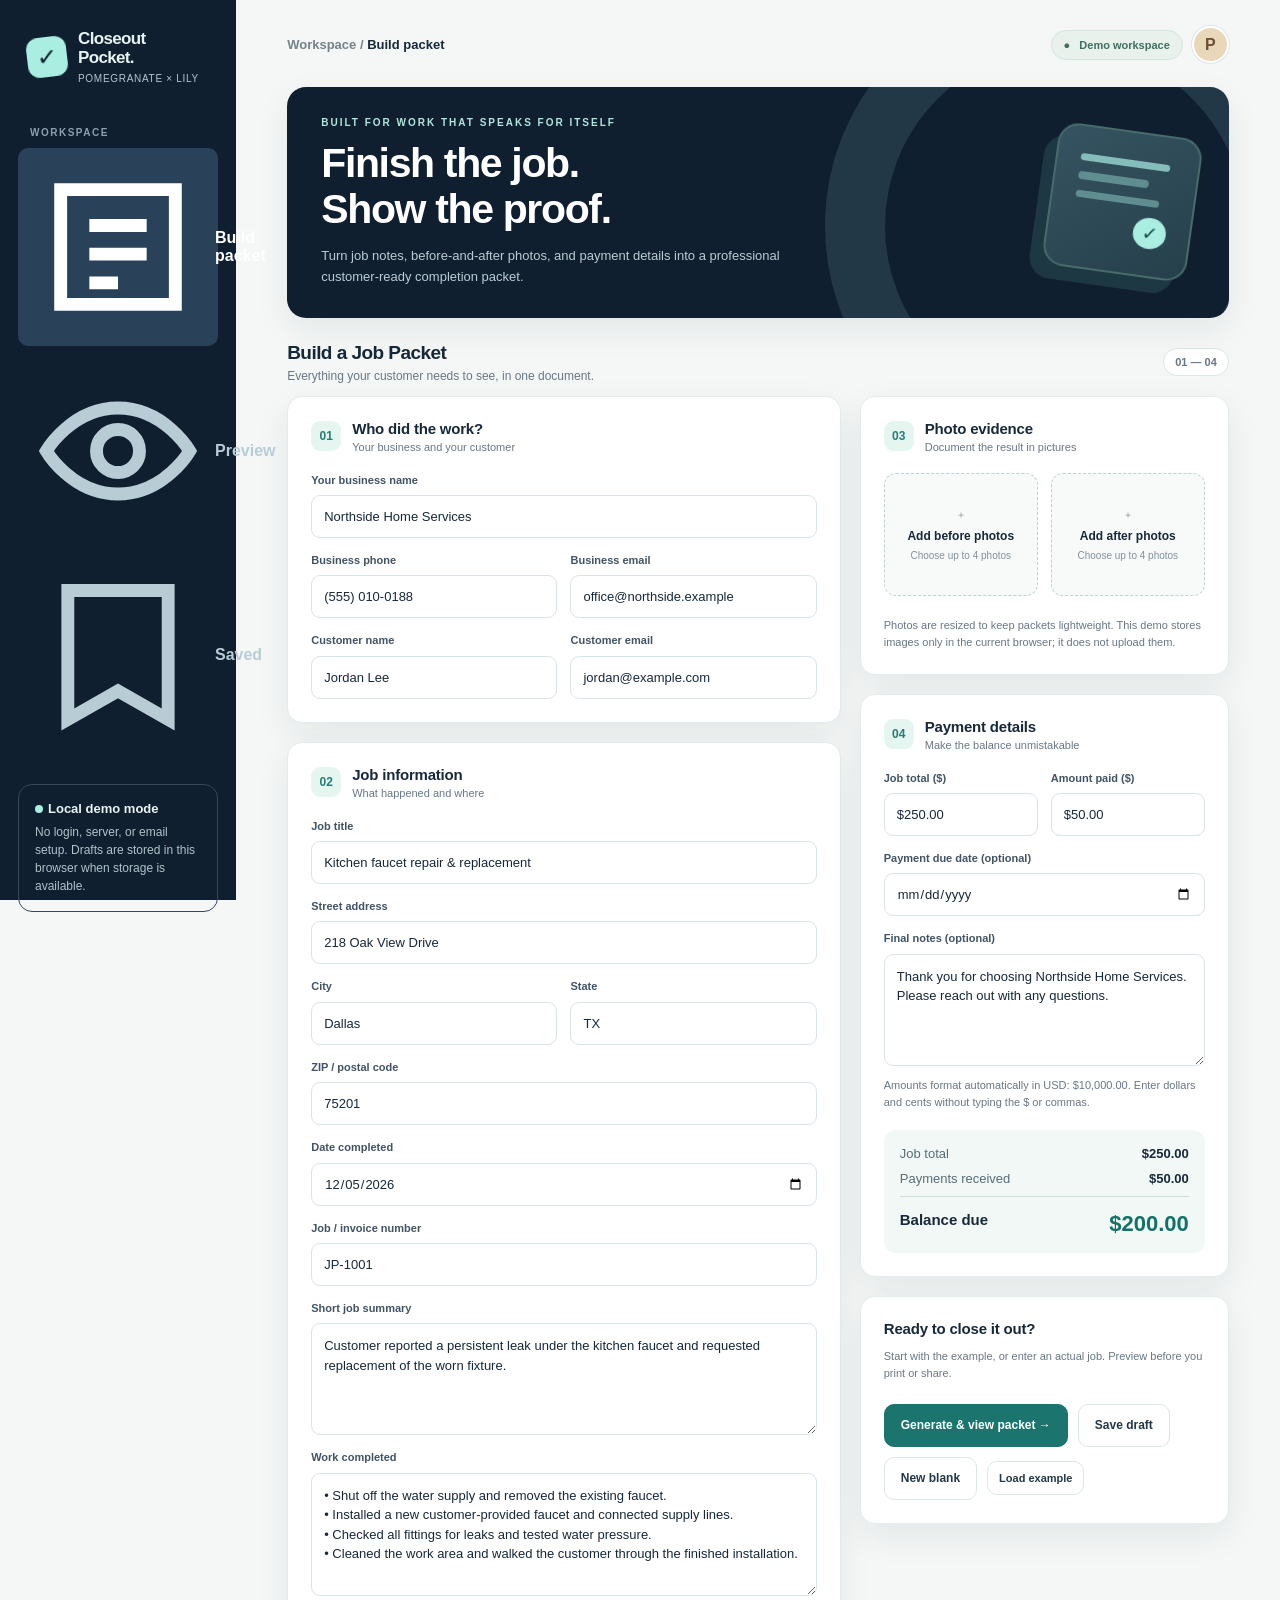
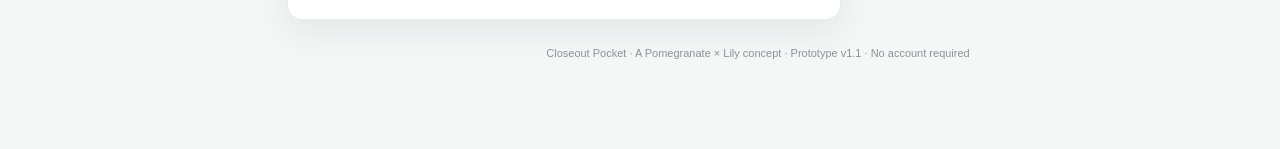
==== packet-lily-demo.html @ 5055c37d "Restore full Packet Lily demo (Closeout Pocket) as packet-lily-demo.html; flagship links point to it" ====
<!doctype html>
<html lang="en">
<head>
<meta charset="utf-8">
<meta name="viewport" content="width=device-width,initial-scale=1,viewport-fit=cover">
<meta name="theme-color" content="#101f30">
<title>Closeout Pocket — Job completion packets</title>
<meta name="description" content="Create professional completion packets with customer details, before-and-after photos, and clear USD balances. Browser-local prototype.">
<style>
:root{color-scheme:light;--navy:#101f30;--navy2:#1b3048;--mint:#a9eee0;--teal:#267e76;--gold:#f8c779;--ink:#172839;--muted:#697785;--line:#dde6e9;--bg:#f4f7f6;--card:#fff;--shadow:0 12px 35px rgba(16,31,48,.07);font-family:Inter,-apple-system,BlinkMacSystemFont,"Segoe UI",sans-serif;font-synthesis:none}
*{box-sizing:border-box}body{margin:0;background:var(--bg);color:var(--ink)}button,input,textarea{font:inherit}button{cursor:pointer}button:focus-visible,input:focus-visible,textarea:focus-visible{outline:3px solid rgba(31,131,122,.42);outline-offset:2px}button:disabled{cursor:not-allowed;opacity:.55}a{color:inherit}.app{min-height:100vh;display:grid;grid-template-columns:236px minmax(0,1fr)}.sidebar{background:var(--navy);color:#e7f2f1;padding:27px 18px;display:flex;flex-direction:column;gap:30px;min-height:100vh;position:sticky;top:0;height:100vh}.brand{display:flex;gap:11px;align-items:center;padding:3px 9px}.brand-mark{width:40px;height:40px;display:grid;place-items:center;border-radius:12px;background:var(--mint);color:var(--navy);font-size:24px;font-weight:900;transform:rotate(-7deg)}.brand-mark b{transform:rotate(7deg)}.brand-name{font-weight:820;letter-spacing:-.65px;line-height:1.11;font-size:17px}.brand-sub{font-size:10px;color:#b2c5cd;margin-top:5px;letter-spacing:.7px;text-transform:uppercase}.side-title{font-size:10px;text-transform:uppercase;color:#8ba0ae;font-weight:800;letter-spacing:1.5px;margin:10px 12px}.nav{display:flex;flex-direction:column;gap:6px}.nav button{color:#b8ccd5;border:0;background:transparent;text-align:left;padding:13px 14px;border-radius:10px;display:flex;gap:11px;align-items:center;font-weight:660;width:100%}.nav button svg{flex-shrink:0}.nav button.active{background:#294159;color:white}.nav button:hover{background:#253d54}.sidebar-bottom{margin-top:auto;border:1px solid #34485e;border-radius:14px;padding:16px}.sidebar-bottom strong{display:block;font-size:13px}.sidebar-bottom p{line-height:1.5;font-size:12px;color:#afc3c9;margin:7px 0 0}.status-dot{display:inline-block;width:8px;height:8px;background:#a9eee0;border-radius:50%;margin-right:5px}.main{min-width:0;padding:26px clamp(18px,4vw,60px) 90px;max-width:1450px;width:100%;margin:auto}.topbar{display:flex;justify-content:space-between;align-items:center;gap:15px;margin-bottom:24px}.crumb{color:#74828a;font-size:13px;font-weight:750}.crumb strong{color:var(--ink)}.top-actions{display:flex;gap:9px;align-items:center}.tiny-pill{background:#e8f1ec;border:1px solid #d3e6de;border-radius:100px;color:#416e62;padding:8px 12px;font-size:11px;font-weight:750}.avatar{width:37px;height:37px;background:#e8d7b9;border:2px solid white;box-shadow:0 0 0 1px var(--line);display:grid;place-items:center;border-radius:50%;font-weight:850;color:#6b5132}.hero{position:relative;overflow:hidden;background:var(--navy);border-radius:19px;padding:30px 34px;display:flex;align-items:center;justify-content:space-between;min-height:213px;color:white;box-shadow:var(--shadow);margin-bottom:24px}.hero:after{content:"";position:absolute;right:-76px;bottom:-148px;width:360px;height:360px;border:60px solid rgba(169,238,224,.12);border-radius:50%}.hero .overline{text-transform:uppercase;letter-spacing:2px;font-size:10px;font-weight:800;color:#b1e6dc}.hero h1{font-size:clamp(28px,3.4vw,41px);line-height:1.13;letter-spacing:-1.35px;margin:12px 0 12px;max-width:570px}.hero p{max-width:480px;color:#b8cdd3;font-size:13px;line-height:1.65;margin:0}.hero-art{position:relative;z-index:1;width:145px;min-width:145px;height:144px;border:2px solid #476c6b;border-radius:21px;background:linear-gradient(145deg,#365361,#25404b);transform:rotate(8deg);display:flex;flex-direction:column;gap:11px;padding:27px 23px;box-shadow:-12px 14px rgba(118,214,195,.13)}.hero-art span{display:block;width:95%;height:8px;border-radius:12px;background:#85bdba}.hero-art span:nth-child(2){width:75%;background:#608e90}.hero-art span:nth-child(3){width:88%;background:#608e90}.hero-art b{border-radius:50%;background:var(--mint);color:#164a47;width:33px;height:33px;display:grid;place-items:center;font-size:19px;margin-left:auto}.section-title{display:flex;align-items:center;justify-content:space-between;gap:12px;margin:24px 0 13px}.section-title h2{margin:0;font-size:19px;letter-spacing:-.55px}.section-title p{margin:5px 0 0;color:var(--muted);font-size:12px}.mini-tag{border:1px solid var(--line);background:white;border-radius:50px;padding:7px 11px;color:var(--muted);font-size:11px;font-weight:700;white-space:nowrap}.grid{display:grid;grid-template-columns:minmax(0,1.2fr) minmax(285px,.8fr);gap:19px;align-items:start}.stack{display:grid;gap:19px}.card{background:var(--card);border:1px solid #e4ebed;border-radius:15px;padding:23px;box-shadow:var(--shadow)}.card-head{display:flex;gap:11px;align-items:center;margin-bottom:20px}.card-num{width:30px;height:30px;border-radius:9px;display:grid;place-items:center;background:#e5f5f0;color:var(--teal);font-weight:850;font-size:12px}.card h3{margin:0;font-size:15px;letter-spacing:-.2px}.card-head p{margin:4px 0 0;font-size:11px;color:var(--muted)}.field-grid{display:grid;grid-template-columns:1fr 1fr;gap:15px 13px}.field{display:flex;flex-direction:column;gap:7px;min-width:0}.field.span{grid-column:1/-1}.field label{font-size:11px;font-weight:780;color:#415364}.field input,.field textarea{border:1px solid #dae3e8;border-radius:9px;background:#fff;padding:12px 12px;width:100%;color:var(--ink);font-size:13px;min-height:43px}.field input::placeholder,.field textarea::placeholder{color:#a5aeb7}.field textarea{resize:vertical;min-height:112px;line-height:1.5}.field small{font-size:10px;color:var(--muted);line-height:1.4}.summary-strip{padding:16px;border-radius:12px;background:#f1f8f6;display:grid;gap:10px;margin-top:19px}.sum-row{display:flex;justify-content:space-between;gap:10px;font-size:13px;color:#596d76}.sum-row strong{color:var(--ink)}.sum-row.total{border-top:1px solid #cbdfd8;padding-top:14px;font-size:15px;font-weight:800;color:var(--ink)}.sum-row.total strong{color:#137266;font-size:22px}.photo-grid{display:grid;grid-template-columns:1fr 1fr;gap:13px}.upload-area{border:1.5px dashed #bed2d6;background:#f7faf9;border-radius:12px;min-height:123px;display:flex;flex-direction:column;justify-content:center;align-items:center;padding:14px;text-align:center;gap:7px;cursor:pointer}.upload-area:hover{border-color:#2a8d84;background:#eff8f5}.upload-area strong{font-size:12px}.upload-area span{font-size:10px;color:#81919c}.upload-icon{font-size:24px;color:var(--teal);font-weight:300}.thumbs{display:flex;flex-wrap:wrap;gap:7px;margin-top:10px}.thumb{position:relative;width:66px;height:62px}.thumb img{width:100%;height:100%;object-fit:cover;border-radius:8px;border:1px solid var(--line)}.thumb button{position:absolute;right:-6px;top:-6px;background:#fff;border:1px solid #dae3e8;border-radius:50%;font-size:14px;width:23px;height:23px;line-height:17px;padding:0;box-shadow:0 2px 5px #aaa}.help{font-size:11px;color:var(--muted);line-height:1.55;margin:11px 0 0}.action-bar{display:flex;align-items:center;gap:10px;flex-wrap:wrap;margin-top:22px}.btn{border:1px solid #dce6e8;background:#fff;color:#243746;border-radius:10px;font-size:12px;font-weight:790;padding:13px 16px;display:inline-flex;align-items:center;justify-content:center;gap:8px;min-height:43px}.btn:hover{background:#f1f8f6}.btn.primary{background:#1b756e;border-color:#1b756e;color:white}.btn.primary:hover{background:#115b54}.btn.dark{background:var(--navy);border-color:var(--navy);color:white}.btn.danger{color:#af5151}.btn.small{min-height:34px;padding:9px 11px;font-size:11px}.screen{display:none}.screen.active{display:block}.bottomnav{display:none}.preview-toolbar{display:flex;align-items:center;justify-content:space-between;gap:14px;flex-wrap:wrap;margin:0 0 18px}.preview-toolbar h2{margin:0;font-size:20px}.preview-toolbar p{color:var(--muted);font-size:12px;margin:6px 0 0}.preview-actions{display:flex;flex-wrap:wrap;gap:8px}.report{background:white;max-width:830px;margin:auto;border:1px solid var(--line);box-shadow:0 14px 44px rgba(16,31,48,.08);border-radius:12px;overflow:hidden}.report-band{background:var(--navy);height:13px}.report-body{padding:40px clamp(20px,6vw,54px) 46px}.report-top{display:flex;justify-content:space-between;gap:25px;padding-bottom:30px;border-bottom:1px solid #e2e9ec}.r-brand{font-weight:850;font-size:18px;letter-spacing:-.4px;overflow-wrap:anywhere}.r-company{color:#6d808c;font-size:11px;line-height:1.65;margin-top:8px;overflow-wrap:anywhere}.r-label{font-size:10px;text-transform:uppercase;color:#697e88;letter-spacing:1.2px;font-weight:800;margin-bottom:7px}.r-title{font-size:26px;letter-spacing:-.8px;font-weight:860;color:var(--navy);line-height:1.1;margin-top:8px}.r-badge{border-radius:6px;background:#e4f4ef;color:#167669;font-size:11px;font-weight:810;display:inline-block;padding:7px 10px;margin-top:13px}.r-details{display:grid;grid-template-columns:1fr 1fr;gap:27px;padding:26px 0;border-bottom:1px solid #e2e9ec}.r-value{font-size:13px;font-weight:700;line-height:1.6;overflow-wrap:anywhere}.r-light{font-size:11px;color:#667681;line-height:1.6;overflow-wrap:anywhere}.r-section{margin-top:30px}.r-section h3{font-size:14px;letter-spacing:-.2px;margin:0 0 11px;color:var(--navy)}.r-section p{font-size:12px;line-height:1.8;color:#435767;white-space:pre-wrap;overflow-wrap:anywhere;margin:0}.r-finance{background:#f2f8f6;border-radius:12px;padding:22px 26px;margin-top:30px}.r-finance>div{display:flex;justify-content:space-between;gap:10px;font-size:12px;color:#516a73;margin-bottom:11px}.r-finance strong{color:#233d42}.r-finance .due{font-size:18px;color:#0d6d61;border-top:1px solid #d0e5df;padding-top:14px;margin:14px 0 0;font-weight:900}.r-finance .due strong{color:#0d6d61}.r-image-grid{display:grid;grid-template-columns:1fr 1fr;gap:15px}.r-image-cell{break-inside:avoid}.r-image-cell img{width:100%;height:180px;object-fit:cover;border-radius:8px;display:block}.r-image-cell span{display:block;font-size:10px;color:#788a96;margin-top:6px}.r-footer{border-top:1px solid #dce6e8;margin-top:35px;padding-top:15px;display:flex;justify-content:space-between;gap:15px;font-size:10px;color:#87949c}.empty{padding:55px 20px;border:1px dashed #cbdbdf;background:#fff;border-radius:15px;text-align:center}.empty strong{display:block;font-size:17px}.empty p{font-size:12px;color:var(--muted);line-height:1.6}.saved-list{display:grid;gap:13px}.saved-item{background:white;border:1px solid var(--line);padding:18px;border-radius:13px;display:flex;justify-content:space-between;align-items:center;gap:14px}.saved-item h3{font-size:14px;margin:0 0 5px}.saved-item p{font-size:12px;color:var(--muted);margin:0}.saved-item .actions{display:flex;flex-wrap:wrap;gap:7px}.toast{position:fixed;left:50%;bottom:30px;transform:translate(-50%,40px);background:var(--navy);color:white;padding:12px 18px;border-radius:10px;font-size:12px;font-weight:700;z-index:20;opacity:0;pointer-events:none;transition:opacity .2s,transform .2s;box-shadow:0 6px 25px #06172455;max-width:90vw;text-align:center}.toast.show{opacity:1;transform:translate(-50%,0)}.copyright{font-size:11px;text-align:center;color:#87949a;margin:27px 0 0}
@media(max-width:1110px){.grid{grid-template-columns:1fr}.main{max-width:860px}.photo-grid{grid-template-columns:1fr 1fr}}
@media(max-width:680px){.app{display:block}.sidebar{display:none}.main{padding:18px 15px 105px}.topbar{margin-bottom:16px}.hero{padding:23px 22px;min-height:184px;margin-bottom:16px}.hero h1{font-size:29px;max-width:310px}.hero p{font-size:12px;max-width:320px}.hero-art{display:none}.card{padding:18px}.field-grid{gap:13px 10px}.field input,.field textarea{font-size:16px}.section-title{margin:20px 0 12px}.bottomnav{position:fixed;bottom:0;left:0;right:0;display:flex;align-items:center;justify-content:space-around;background:white;border-top:1px solid var(--line);padding:7px 6px calc(7px + env(safe-area-inset-bottom));box-shadow:0 -5px 17px rgba(13,37,49,.05);z-index:12}.bottomnav button{width:32%;display:flex;gap:5px;align-items:center;justify-content:center;flex-direction:column;background:transparent;border:0;color:#82929c;font-weight:700;font-size:10px;border-radius:8px;padding:7px}.bottomnav button.active{color:#1c8177;background:#eff7f4}.bottomnav svg{width:20px;height:20px}.toast{bottom:88px}.report-body{padding:24px 20px 32px}.report-top{gap:14px}.r-title{font-size:20px}.r-brand{font-size:15px}.r-image-cell img{height:130px}.saved-item{align-items:flex-start;flex-direction:column}.photo-grid{gap:8px}.upload-area{padding:11px;min-height:109px}}
@media(max-width:355px){.field-grid,.photo-grid{grid-template-columns:1fr}.r-details{grid-template-columns:1fr}.top-actions .tiny-pill{display:none}}
/* Mobile QC: no iOS date/input overflow and no crushed paired labels. */
.field-grid{grid-template-columns:repeat(2,minmax(0,1fr))}
.field input,.field textarea{max-width:100%;min-width:0;min-inline-size:0;display:block;box-sizing:border-box}
.field input[type="date"]{width:100%;min-width:0;min-inline-size:0;max-width:100%;-webkit-min-logical-width:0}
.field label{overflow-wrap:anywhere;line-height:1.4}
@media(max-width:680px){.field-grid{grid-template-columns:minmax(0,1fr)}.field-grid .field,.field-grid .field.span{grid-column:1/-1}.field-grid.payment-fields{grid-template-columns:repeat(2,minmax(0,1fr))}.payment-fields .field:not(.span){grid-column:auto}.payment-fields .field.span{grid-column:1/-1}}
@media(max-width:390px){.field-grid.payment-fields{grid-template-columns:minmax(0,1fr)}.payment-fields .field:not(.span){grid-column:1/-1}}
@media(max-width:680px){.r-details{grid-template-columns:1fr;gap:18px}}
@media print{*{-webkit-print-color-adjust:exact!important;print-color-adjust:exact!important}body{background:white}.sidebar,.topbar,.hero,.section-title,.grid,.action-bar,.preview-toolbar,.bottomnav,.toast,.copyright,#screen-saved{display:none!important}.main{display:block!important;padding:0!important;margin:0!important;max-width:none!important}.screen{display:none!important}#screen-preview{display:block!important}.report{border:0;box-shadow:none;max-width:none;border-radius:0}.report-body{padding:32px 36px 20px}.r-image-cell img{max-height:165px}.report-band{height:8px}@page{size:A4;margin:0.35in}}

/* Successful packet generation is unmistakable, even in embedded web views. */
.generation-banner{display:flex;align-items:flex-start;gap:13px;flex-wrap:wrap;border:2px solid #c5dfd9;background:linear-gradient(125deg,#effaf6,#fff);border-radius:15px;padding:20px 21px;margin:0 0 24px;box-shadow:0 6px 18px #123e3812}
.generation-banner[hidden]{display:none!important}
.generation-mark{display:grid;place-items:center;border-radius:50%;width:36px;height:36px;background:#127d69;color:white;font-weight:900;font-size:23px;flex:none}
.generation-content{flex:1;min-width:180px}
.generation-content strong{color:#163b32;display:block;font-size:18px;line-height:1.25}
.generation-content p{font-size:12px;line-height:1.65;color:#45665b;margin:8px 0 0}
.generation-actions{display:flex;flex-wrap:wrap;gap:8px;flex-basis:100%;margin-top:7px}
.generation-actions button{flex:1 1 155px}
@media(max-width:420px){.generation-banner{padding:15px}.generation-actions button{flex-basis:100%}}
@media print{
 .generation-banner{display:none!important}
 /* Do not reserve the hidden desktop sidebar's 236px grid track. */
 .app{display:block!important;width:100%!important;min-height:0!important}
 .main{display:block!important;width:100%!important;max-width:none!important;min-width:0!important;margin:0!important;padding:0!important}
 #screen-preview{display:block!important;width:100%!important;margin:0!important;padding:0!important}
 .report{display:block!important;width:100%!important;max-width:none!important;margin:0!important}
 .report-body{padding:22px 29px 18px!important}
 .report-top{gap:20px;align-items:flex-start}
 .report-top>div:first-child{flex:1 1 55%;min-width:0}
 .report-top>div:last-child{flex:0 0 42%}
 .r-brand{font-size:18px}
 .r-details{grid-template-columns:minmax(0,1fr) minmax(0,1fr)!important;gap:30px!important}
 .r-section{margin-top:18px}
 .r-section p{line-height:1.55}
 .r-finance{margin-top:19px;padding:17px 21px}
 .r-footer{margin-top:20px}
 #screen-preview > .help{display:none!important}
}


</style>
</head>
<body>
<div class="app">
<aside class="sidebar" aria-label="Main navigation"><div class="brand"><span class="brand-mark"><b>✓</b></span><div><div class="brand-name">Closeout<br>Pocket.</div><div class="brand-sub">Pomegranate × Lily</div></div></div><div><div class="side-title">Workspace</div><nav class="nav" id="sideNav"></nav></div><div class="sidebar-bottom"><strong><span class="status-dot"></span>Local demo mode</strong><p>No login, server, or email setup. Drafts are stored in this browser when storage is available.</p></div></aside>
<main class="main"><header class="topbar"><div class="crumb">Workspace <span aria-hidden="true"> / </span> <strong id="crumb">Build packet</strong></div><div class="top-actions"><span class="tiny-pill">● &nbsp; Demo workspace</span><span class="avatar" title="Pomegranate × Lily">P</span></div></header>
<section class="hero"><div><div class="overline">Built for work that speaks for itself</div><h1>Finish the job.<br>Show the proof.</h1><p>Turn job notes, before-and-after photos, and payment details into a professional customer-ready completion packet.</p></div><div class="hero-art" aria-hidden="true"><span></span><span></span><span></span><b>✓</b></div></section>
<div id="screen-build" class="screen active">
<div class="section-title"><div><h2>Build a Job Packet</h2><p>Everything your customer needs to see, in one document.</p></div><span class="mini-tag">01 — 04</span></div>
<div class="grid"><div class="stack">
<section class="card"><div class="card-head"><span class="card-num">01</span><div><h3>Who did the work?</h3><p>Your business and your customer</p></div></div><div class="field-grid">
<div class="field span"><label for="company">Your business name</label><input id="company" data-field="company" placeholder="e.g. Northside Home Services"></div>
<div class="field"><label for="phone">Business phone</label><input id="phone" data-field="phone" inputmode="tel" placeholder="(555) 010-1234"></div>
<div class="field"><label for="companyEmail">Business email</label><input id="companyEmail" data-field="companyEmail" type="email" placeholder="hello@business.com"></div>
<div class="field"><label for="customer">Customer name</label><input id="customer" data-field="customer" placeholder="e.g. Jordan Lee"></div>
<div class="field"><label for="customerEmail">Customer email</label><input id="customerEmail" data-field="customerEmail" type="email" placeholder="customer@email.com"></div>
</div></section>
<section class="card"><div class="card-head"><span class="card-num">02</span><div><h3>Job information</h3><p>What happened and where</p></div></div><div class="field-grid">
<div class="field span"><label for="job">Job title</label><input id="job" data-field="job" placeholder="e.g. Kitchen faucet repair"></div>
<div class="field span"><label for="address">Street address</label><input id="address" data-field="address" autocomplete="street-address" placeholder="218 Oak View Drive"></div>
<div class="field city-field"><label for="city">City</label><input id="city" data-field="city" autocomplete="address-level2" placeholder="Dallas"></div>
<div class="field"><label for="stateCode">State</label><input id="stateCode" data-field="stateCode" autocomplete="address-level1" placeholder="TX" maxlength="30"></div>
<div class="field span"><label for="zip">ZIP / postal code</label><input id="zip" data-field="zip" autocomplete="postal-code" inputmode="text" placeholder="75201" maxlength="20"></div>
<div class="field span"><label for="date">Date completed</label><input type="date" id="date" data-field="date"></div>
<div class="field span"><label for="ref">Job / invoice number</label><input id="ref" data-field="ref" placeholder="e.g. JP-1001"></div>
<div class="field span"><label for="summary">Short job summary</label><textarea id="summary" data-field="summary" rows="3" placeholder="What was the customer asking you to complete?"></textarea></div>
<div class="field span"><label for="work">Work completed</label><textarea id="work" data-field="work" rows="5" placeholder="List the completed work, parts installed, cleanup, and final result."></textarea></div>
</div></section>
</div><div class="stack">
<section class="card"><div class="card-head"><span class="card-num">03</span><div><h3>Photo evidence</h3><p>Document the result in pictures</p></div></div><div class="photo-grid"><div><label for="beforeFiles" class="upload-area"><span class="upload-icon">＋</span><strong>Add before photos</strong><span>Choose up to 4 photos</span></label><input id="beforeFiles" type="file" accept="image/*" multiple hidden><div class="thumbs" id="beforeThumbs"></div></div><div><label for="afterFiles" class="upload-area"><span class="upload-icon">＋</span><strong>Add after photos</strong><span>Choose up to 4 photos</span></label><input id="afterFiles" type="file" accept="image/*" multiple hidden><div class="thumbs" id="afterThumbs"></div></div></div><p class="help">Photos are resized to keep packets lightweight. This demo stores images only in the current browser; it does not upload them.</p></section>
<section class="card payment-card"><div class="card-head"><span class="card-num">04</span><div><h3>Payment details</h3><p>Make the balance unmistakable</p></div></div><div class="field-grid payment-fields"><div class="field"><label for="total">Job total ($)</label><input id="total" data-field="total" type="text" inputmode="decimal" autocomplete="off" placeholder="$250.00" aria-describedby="moneyHelp"></div>
<div class="field"><label for="paid">Amount paid ($)</label><input id="paid" data-field="paid" type="text" inputmode="decimal" autocomplete="off" placeholder="$0.00" aria-describedby="moneyHelp"></div><div class="field span"><label for="due">Payment due date (optional)</label><input id="due" type="date" data-field="due"></div><div class="field span"><label for="notes">Final notes (optional)</label><textarea id="notes" rows="3" data-field="notes" placeholder="Warranty, instructions, next steps, or thank-you note"></textarea></div></div><p class="help" id="moneyHelp">Amounts format automatically in USD: $10,000.00. Enter dollars and cents without typing the $ or commas.</p>
<div class="summary-strip"><div class="sum-row"><span>Job total</span><strong id="liveTotal">$0.00</strong></div><div class="sum-row"><span>Payments received</span><strong id="livePaid">$0.00</strong></div><div class="sum-row total"><span id="balanceLabel">Balance due</span><strong id="liveBalance">$0.00</strong></div></div></section>
<section class="card"><h3>Ready to close it out?</h3><p class="help">Start with the example, or enter an actual job. Preview before you print or share.</p><div class="action-bar"><button class="btn primary" id="previewBtn">Generate &amp; view packet →</button><button class="btn" id="saveBtn">Save draft</button><button class="btn" id="blankBtn">New blank</button><button class="btn small" id="demoBtn">Load example</button></div></section>
</div></div></div>
<section id="screen-preview" class="screen">
<div class="generation-banner" id="generationBanner" role="status" aria-live="polite" hidden>
  <span class="generation-mark" aria-hidden="true">✓</span>
  <div class="generation-content">
    <strong>Your Job Packet has been generated.</strong>
    <p id="generationCaption">Your completed document appears below. You can save a copy or share it with your customer.</p>
  </div>
  <div class="generation-actions">
    <button type="button" class="btn primary" id="sharePacketBtn">Share Job Packet</button>
    <button type="button" class="btn" id="savePacketFileBtn">Save report file</button>
  </div>
</div>
<div class="preview-toolbar"><div><h2>Your Job Packet</h2><p>Review before handing it to your customer.</p></div><div class="preview-actions"><button class="btn small" data-switch="build">← Edit</button><button class="btn small" id="copyBtn">Copy summary</button><button class="btn small" id="downloadBtn">Save report file</button><button class="btn primary small" id="printBtn">Print / Save PDF</button></div></div><article class="report" id="report" aria-label="Job completion report"></article><p class="help" style="max-width:830px;margin:15px auto">Your completed Job Packet is displayed above. “Save report file” downloads a self-contained HTML document, including photos. “Share Job Packet” opens your device’s share menu if supported; “Print / Save PDF” opens your browser’s print dialog. If an in-app viewer blocks printing or downloads, open the file in Safari. Nothing is emailed automatically.</p></section>
<section id="screen-saved" class="screen"><div class="section-title"><div><h2>Saved packets</h2><p>Packets saved in this browser on this device.</p></div><button class="btn primary small" data-switch="build">+ New packet</button></div><div id="savedList"></div><p class="help">Saved packets are not synced across devices. Avoid storing sensitive customer details on shared devices.</p></section>
<p class="copyright">Closeout Pocket · A Pomegranate × Lily concept · Prototype v1.1 · No account required</p>
</main></div>
<nav class="bottomnav" id="bottomNav" aria-label="Mobile navigation"></nav><div class="toast" id="toast" role="status" aria-live="polite"></div>
<script>
(()=>{
'use strict';
const K_DRAFT='closeout-pocket-draft-v1',K_SAVED='closeout-pocket-saved-v1';
const today=()=>{const d=new Date();return [d.getFullYear(),String(d.getMonth()+1).padStart(2,'0'),String(d.getDate()).padStart(2,'0')].join('-')};
const demo=()=>({company:'Northside Home Services',phone:'(555) 010-0188',companyEmail:'office@northside.example',customer:'Jordan Lee',customerEmail:'jordan@example.com',job:'Kitchen faucet repair & replacement',address:'218 Oak View Drive',city:'Dallas',stateCode:'TX',zip:'75201',date:today(),ref:'JP-1001',summary:'Customer reported a persistent leak under the kitchen faucet and requested replacement of the worn fixture.',work:'• Shut off the water supply and removed the existing faucet.\n• Installed a new customer-provided faucet and connected supply lines.\n• Checked all fittings for leaks and tested water pressure.\n• Cleaned the work area and walked the customer through the finished installation.',total:'250',paid:'50',due:'',notes:'Thank you for choosing Northside Home Services. Please reach out with any questions.',photos:{before:[],after:[]}});
const blank=()=>({company:'',phone:'',companyEmail:'',customer:'',customerEmail:'',job:'',address:'',city:'',stateCode:'',zip:'',date:today(),ref:'',summary:'',work:'',total:'',paid:'',due:'',notes:'',photos:{before:[],after:[]}});
const fields=['company','phone','companyEmail','customer','customerEmail','job','address','city','stateCode','zip','date','ref','summary','work','total','paid','due','notes'];
const $=s=>document.querySelector(s),$$=s=>Array.from(document.querySelectorAll(s));
const safe=val=>String(val??'').replace(/[&<>"']/g,c=>({'&':'&amp;','<':'&lt;','>':'&gt;','"':'&quot;',"'":'&#39;'}[c]));
const dash=(v)=>v? safe(v):'—';
const fmt=val=>new Intl.NumberFormat('en-US',{style:'currency',currency:'USD'}).format(Number(val)||0);
const num=v=>{const clean=String(v??'').replace(/[$,\s]/g,'');const n=Number(clean);return Math.max(0,Number.isFinite(n)?n:0)};
// Preserve the canonical raw amount in state; currency punctuation is display-only.
function cleanMoney(value){
  let text=String(value??'').replace(/[^0-9.]/g,'');
  const dot=text.indexOf('.');
  if(dot!==-1)text=text.slice(0,dot+1)+text.slice(dot+1).replace(/\./g,'').slice(0,2);
  const parts=text.split('.');
  parts[0]=parts[0].replace(/^0+(?=\d)/,'');
  if(!parts[0]&&dot!==-1)parts[0]='0';
  return parts.join('.');
}
function showMoney(value,settled=false){
  const clean=cleanMoney(value);
  if(!clean)return '';
  if(settled)return fmt(num(clean));
  const [whole,decimal]=clean.split('.');
  const groups=(whole||'0').replace(/\B(?=(\d{3})+(?!\d))/g,',');
  return '$'+groups+(decimal===undefined?'':'.'+decimal);
}
function applyMoneyTyping(el){
  const raw=el.value;
  const caret=el.selectionStart??raw.length;
  const before=cleanMoney(raw.slice(0,caret)).length;
  const clean=cleanMoney(raw),display=showMoney(clean);
  el.value=display;
  let pos=display.startsWith('$')?1:0;
  if(before){let count=0;for(let i=0;i<display.length;i++){if(/[0-9.]/.test(display[i]))count++;if(count===before){pos=i+1;break}}}
  try{el.setSelectionRange(pos,pos)}catch(e){}
  return clean;
}

const niceDate=v=>{if(!v)return '—';const dt=new Date(v+'T12:00:00');return Number.isNaN(dt.getTime())?safe(v):dt.toLocaleDateString('en-US',{year:'numeric',month:'long',day:'numeric'})};
const retrieve=(k)=>{try{return JSON.parse(localStorage.getItem(k)||'null')}catch(e){return null}};
const persist=(k,v)=>{try{localStorage.setItem(k,JSON.stringify(v));return true}catch(e){toast('Browser storage is unavailable or full. Try a smaller photo or download your packet.');return false}};
const clone=v=>JSON.parse(JSON.stringify(v));
let state=normalize(retrieve(K_DRAFT)||demo());let saved=retrieve(K_SAVED);if(!Array.isArray(saved))saved=[];let tab='build',toastTimer;
function normalize(v){
 const o={...blank(),...v};
 // Older drafts stored "street, city, ST" as one line: migrate when unambiguous.
 if(!o.city && !o.stateCode && typeof o.address==='string'){
   const parts=o.address.match(/^(.+),\s*([^,]+),\s*([A-Za-z]{2})(?:\s+(\d{5}(?:-\d{4})?))?$/);
   if(parts){o.address=parts[1];o.city=parts[2];o.stateCode=parts[3].toUpperCase();o.zip=parts[4]||''}
 }
 o.photos={before:Array.isArray(v?.photos?.before)?v.photos.before:[],after:Array.isArray(v?.photos?.after)?v.photos.after:[]};
 o.total=cleanMoney(o.total);o.paid=cleanMoney(o.paid);
 return o;
}
function fullAddress(){const location=[state.city,state.stateCode].filter(Boolean).join(state.city&&state.stateCode?', ':' ');return [state.address,[location,state.zip].filter(Boolean).join(' ')].filter(Boolean).join('\n')}

function toast(msg){const el=$('#toast');el.textContent=msg;el.classList.add('show');clearTimeout(toastTimer);toastTimer=setTimeout(()=>el.classList.remove('show'),3300)}
const icons={build:'<svg viewBox="0 0 24 24" fill="none" stroke="currentColor" stroke-width="1.8"><path d="M4 4h16v16H4zM8 9h8M8 13h8M8 17h4"/></svg>',preview:'<svg viewBox="0 0 24 24" fill="none" stroke="currentColor" stroke-width="1.8"><path d="M2 12s3.5-6 10-6 10 6 10 6-3.5 6-10 6S2 12 2 12z"/><circle cx="12" cy="12" r="3"/></svg>',saved:'<svg viewBox="0 0 24 24" fill="none" stroke="currentColor" stroke-width="1.8"><path d="M5 3h14v18l-7-4-7 4z"/></svg>'};
const labels={build:'Build packet',preview:'Preview',saved:'Saved'};
function nav(){for(const target of ['#sideNav','#bottomNav']){const host=$(target);host.innerHTML=Object.keys(labels).map(k=>`<button type="button" data-switch="${k}" class="${tab===k?'active':''}" aria-current="${tab===k?'page':'false'}">${icons[k]}<span>${labels[k]}</span></button>`).join('')}}
function switchTo(which){if(!labels[which])return;tab=which;$$('.screen').forEach(el=>el.classList.toggle('active',el.id==='screen-'+which));nav();$('#crumb').textContent=labels[which];if(which==='preview')renderReport();if(which==='saved')renderSaved();window.scrollTo({top:0,behavior:'instant'})}
function loadForm(){for(const field of fields){const el=$(`[data-field="${field}"]`);if(el)el.value=(field==='total'||field==='paid')?showMoney(state[field],true):state[field]??''}renderBalance();renderThumbs();renderReport()}
function autosave(){persist(K_DRAFT,state)}
function renderBalance(){const total=num(state.total),paid=num(state.paid),bal=total-paid;$('#liveTotal').textContent=fmt(total);$('#livePaid').textContent=fmt(paid);$('#balanceLabel').textContent=bal>=0?'Balance due':'Customer credit';$('#liveBalance').textContent=fmt(Math.abs(bal))}
function renderThumbs(){for(const kind of ['before','after']){$('#'+kind+'Thumbs').innerHTML=state.photos[kind].map((item,i)=>`<div class="thumb"><img src="${safe(item.data)}" alt="${kind} photo ${i+1}"><button type="button" data-remove-photo="${kind}:${i}" aria-label="Remove ${kind} photo ${i+1}">×</button></div>`).join('')}}
function imgSection(){const n=state.photos.before.length+state.photos.after.length;if(!n)return '';const columns=['before','after'].map(kind=>state.photos[kind].map((p,i)=>`<div class="r-image-cell"><img src="${safe(p.data)}" alt="${kind} photo ${i+1}"><span>${kind==='before'?'BEFORE':'AFTER'} · Photo ${i+1}</span></div>`).join('')).join('');return `<section class="r-section"><h3>Photo documentation</h3><div class="r-image-grid">${columns}</div></section>`}
function reportMarkup(){const total=num(state.total),paid=num(state.paid),balance=total-paid,credits=balance<0;return `<div class="report-band"></div><div class="report-body"><div class="report-top"><div><div class="r-brand">${dash(state.company)}</div><div class="r-company">${safe(state.phone)}${state.phone&&state.companyEmail?' · ':''}${safe(state.companyEmail)}</div></div><div style="text-align:right"><div class="r-label">Completion report</div><div class="r-title">Job Packet</div><div class="r-badge">✓ WORK COMPLETED</div></div></div><div class="r-details"><div><div class="r-label">Prepared for</div><div class="r-value">${dash(state.customer)}</div><div class="r-light">${dash(state.customerEmail)}<br>${safe(fullAddress()).replace(/\n/g,'<br>')||'—'}</div></div><div><div class="r-label">Job details</div><div class="r-value">${dash(state.job)}</div><div class="r-light">Completed: ${niceDate(state.date)}<br>Reference: ${dash(state.ref)}</div></div></div>${state.summary?`<section class="r-section"><h3>Job overview</h3><p>${safe(state.summary)}</p></section>`:''}<section class="r-section"><h3>Work completed</h3><p>${state.work?safe(state.work):'No work details recorded.'}</p></section>${imgSection()}<section class="r-finance"><div><span>Job total</span><strong>${fmt(total)}</strong></div><div><span>Payments received</span><strong>${fmt(paid)}</strong></div><div class="due"><span>${credits?'Customer credit':'Balance due'}</span><strong>${fmt(Math.abs(balance))}</strong></div>${state.due?`<div style="margin:11px 0 0"><span>Payment due by</span><strong>${niceDate(state.due)}</strong></div>`:''}</section>${state.notes?`<section class="r-section"><h3>Additional notes</h3><p>${safe(state.notes)}</p></section>`:''}<div class="r-footer"><span>Prepared by ${dash(state.company)}</span><span>${dash(state.ref)} · ${niceDate(state.date)}</span></div></div>`}
function renderReport(){$('#report').innerHTML=reportMarkup()}
function renderSaved(){const wrap=$('#savedList');if(!saved.length){wrap.innerHTML='<div class="empty"><strong>No packets saved yet.</strong><p>Build a packet, select Save draft, and it will appear here.</p><button class="btn primary" data-switch="build">Build your first packet</button></div>';return}wrap.innerHTML=`<div class="saved-list">${saved.map((p,i)=>`<div class="saved-item"><div><h3>${dash(p.job||'Untitled job')}</h3><p>${dash(p.customer||'No customer')} · ${niceDate(p.date)} · ${fmt(num(p.total)-num(p.paid))} net balance</p></div><div class="actions"><button class="btn small" data-open="${i}">Open</button><button class="btn small danger" data-delete="${i}">Delete</button></div></div>`).join('')}</div>`}
async function shrink(file){return new Promise((resolve,reject)=>{const img=new Image();let blobUrl=URL.createObjectURL(file);img.onload=()=>{try{const m=1150,scale=Math.min(1,m/Math.max(img.width,img.height));const canvas=document.createElement('canvas');canvas.width=Math.max(1,Math.round(img.width*scale));canvas.height=Math.max(1,Math.round(img.height*scale));canvas.getContext('2d').drawImage(img,0,0,canvas.width,canvas.height);const data=canvas.toDataURL('image/jpeg',.76);URL.revokeObjectURL(blobUrl);resolve(data)}catch(e){URL.revokeObjectURL(blobUrl);reject(e)}};img.onerror=()=>{URL.revokeObjectURL(blobUrl);reject(new Error('Image could not be read'))};img.src=blobUrl})}
async function photosFrom(kind,files){let remaining=Math.max(0,4-state.photos[kind].length);if(!remaining){toast('Maximum four '+kind+' photos.');return}let added=0;for(const f of Array.from(files).slice(0,remaining)){if(!f.type.startsWith('image/'))continue;try{const data=await shrink(f);state.photos[kind].push({data,name:f.name});added++}catch(e){toast('Could not read '+f.name)}}renderThumbs();renderReport();autosave();if(added)toast(`${added} ${kind} photo${added!==1?'s':''} added`)}
function snapshot(){const copy=clone(state);copy.id='packet-'+Date.now()+'-'+Math.random().toString(36).slice(2,6);copy.savedAt=new Date().toISOString();return copy}
function savePacket(){const item=snapshot();const next=[item,...saved].slice(0,20);if(persist(K_SAVED,next)){saved=next;toast('Packet saved on this device')}else{toast('Not enough browser storage. Try removing some photos.')}}
function reportFile(){
  // Creates the customer's complete report as an independent, portable HTML file.
  renderReport();
  const content=$('#report').innerHTML;
  if(!content || !$('#report .report-body'))throw new Error('The Job Packet could not be rendered.');
  const css=$('style').textContent;
  const title=(state.ref||state.job||'job-packet').replace(/[^a-z0-9_-]+/gi,'-').replace(/-+$/,'').slice(0,60)||'job-packet';
  const doc=`<!doctype html><html lang="en"><head><meta charset="utf-8">
<meta name="viewport" content="width=device-width,initial-scale=1"><meta name="referrer" content="no-referrer">
<title>${safe(title)} — Job Packet</title><style>${css}
body{background:#f4f7f6;padding:26px 12px}.report{margin:0 auto}@media print{body{padding:0}}
</style></head><body><article class="report">${content}</article>
<footer style="max-width:830px;margin:14px auto;text-align:center;font:12px/1.6 system-ui;color:#697785">
Customer copy · Prepared with Closeout Pocket. For PDF, use your browser’s Print / Save as PDF command.
</footer></body></html>`;
  return {name:title+'.html',blob:new Blob([doc],{type:'text/html;charset=utf-8'})};
}
function downloadHTML(){
  let url;
  try{
    const {name,blob}=reportFile();
    url=URL.createObjectURL(blob);
    const a=document.createElement('a');
    a.href=url;a.download=name;document.body.appendChild(a);a.click();a.remove();
    setTimeout(()=>URL.revokeObjectURL(url),30000);
    toast('Report file prepared. Check your browser’s downloads or Files app.');
  }catch(e){
    if(url)URL.revokeObjectURL(url);
    console.error('Could not save Job Packet',e);
    toast('Could not save here. Try Share Job Packet or open in Safari.');
  }
}
async function shareReport(){
  try{
    const {name,blob}=reportFile();
    const file=typeof File==='function'?new File([blob],name,{type:'text/html'}):null;
    if(file && navigator.share && navigator.canShare && navigator.canShare({files:[file]})){
      try{
        await navigator.share({title:(state.job||'Completed job')+' — Job Packet',files:[file]});
        return;
      }catch(e){if(e && e.name==='AbortError')return;}
    }
    downloadHTML();
  }catch(e){
    console.error('Could not share Job Packet',e);
    toast('Sharing isn’t available here. Use Save report file or Safari.');
  }
}
function generatePacket(){
  try{
    renderReport();
    if(!$('#report .report-body'))throw new Error('Report unavailable');
    switchTo('preview');
    const summary=state.ref||state.job||'this job';
    $('#generationCaption').textContent='Packet for '+summary+' is ready below. Tap Share Job Packet or Save report file to get a copy. No new window is required.';
    $('#generationBanner').hidden=false;
    $('#generationBanner').scrollIntoView({behavior:'auto',block:'start'});
  }catch(e){
    console.error('Packet generation failed',e);
    toast('Could not generate the report. Please try again.');
    alert('Could not generate the Job Packet. Return to the form and try again.');
  }
}
async function copySummary(){const total=num(state.total),paid=num(state.paid),balance=total-paid;const content=[`${state.company||'Service completion'} — Job Packet`,`Customer: ${state.customer||'—'}`,`Service address: ${fullAddress()||'—'}`,`Job: ${state.job||'—'}`,`Completed: ${niceDate(state.date)}`,`Work completed:\n${state.work||'—'}`,`Job total: ${fmt(total)}`,`Paid: ${fmt(paid)}`,`${balance<0?'Customer credit':'Balance due'}: ${fmt(Math.abs(balance))}`,state.notes?`Notes: ${state.notes}`:''].filter(Boolean).join('\n\n');try{await navigator.clipboard.writeText(content);toast('Summary copied to clipboard')}catch(e){const t=document.createElement('textarea');t.value=content;t.style.position='fixed';t.style.left='-9999px';document.body.appendChild(t);t.select();try{document.execCommand('copy');toast('Summary copied to clipboard')}catch(e){toast('Copy unavailable in this browser')}t.remove()}}
function startOver(next){state=next;loadForm();autosave();switchTo('build')}
document.addEventListener('input',e=>{
 const el=e.target;if(!el.dataset.field)return;
 const field=el.dataset.field;
 state[field]=(field==='total'||field==='paid')?applyMoneyTyping(el):el.value;
 renderBalance();renderReport();autosave();
});
document.addEventListener('blur',e=>{
 const el=e.target;
 if(el.dataset.field==='total'||el.dataset.field==='paid'){
   el.value=showMoney(state[el.dataset.field],true);
 }
},true);

document.addEventListener('click',e=>{const sw=e.target.closest('[data-switch]');if(sw){switchTo(sw.dataset.switch);return}const rm=e.target.closest('[data-remove-photo]');if(rm){const [k,i]=rm.dataset.removePhoto.split(':');state.photos[k].splice(Number(i),1);renderThumbs();renderReport();autosave();return}const op=e.target.closest('[data-open]');if(op){const item=saved[Number(op.dataset.open)];if(item){startOver(normalize(clone(item)));toast('Saved packet opened')}return}const del=e.target.closest('[data-delete]');if(del){const i=Number(del.dataset.delete);if(!confirm('Delete this saved packet from this browser?'))return;const next=saved.filter((_,j)=>j!==i);if(persist(K_SAVED,next)){saved=next;renderSaved();toast('Saved packet deleted')}return}});
$('#beforeFiles').addEventListener('change',e=>{photosFrom('before',e.target.files);e.target.value=''});
$('#afterFiles').addEventListener('change',e=>{photosFrom('after',e.target.files);e.target.value=''});
$('#previewBtn').addEventListener('click',generatePacket);
$('#sharePacketBtn').addEventListener('click',shareReport);
$('#savePacketFileBtn').addEventListener('click',downloadHTML);
$('#printBtn').addEventListener('click',()=>window.print());
$('#copyBtn').addEventListener('click',copySummary);
$('#downloadBtn').addEventListener('click',downloadHTML);
$('#saveBtn').addEventListener('click',savePacket);
$('#blankBtn').addEventListener('click',()=>{if(confirm('Start a new blank packet? Your current draft will be replaced. Saved packets will remain.'))startOver(blank())});
$('#demoBtn').addEventListener('click',()=>startOver(demo()));
loadForm();nav();
})();
</script>
</body>
</html>
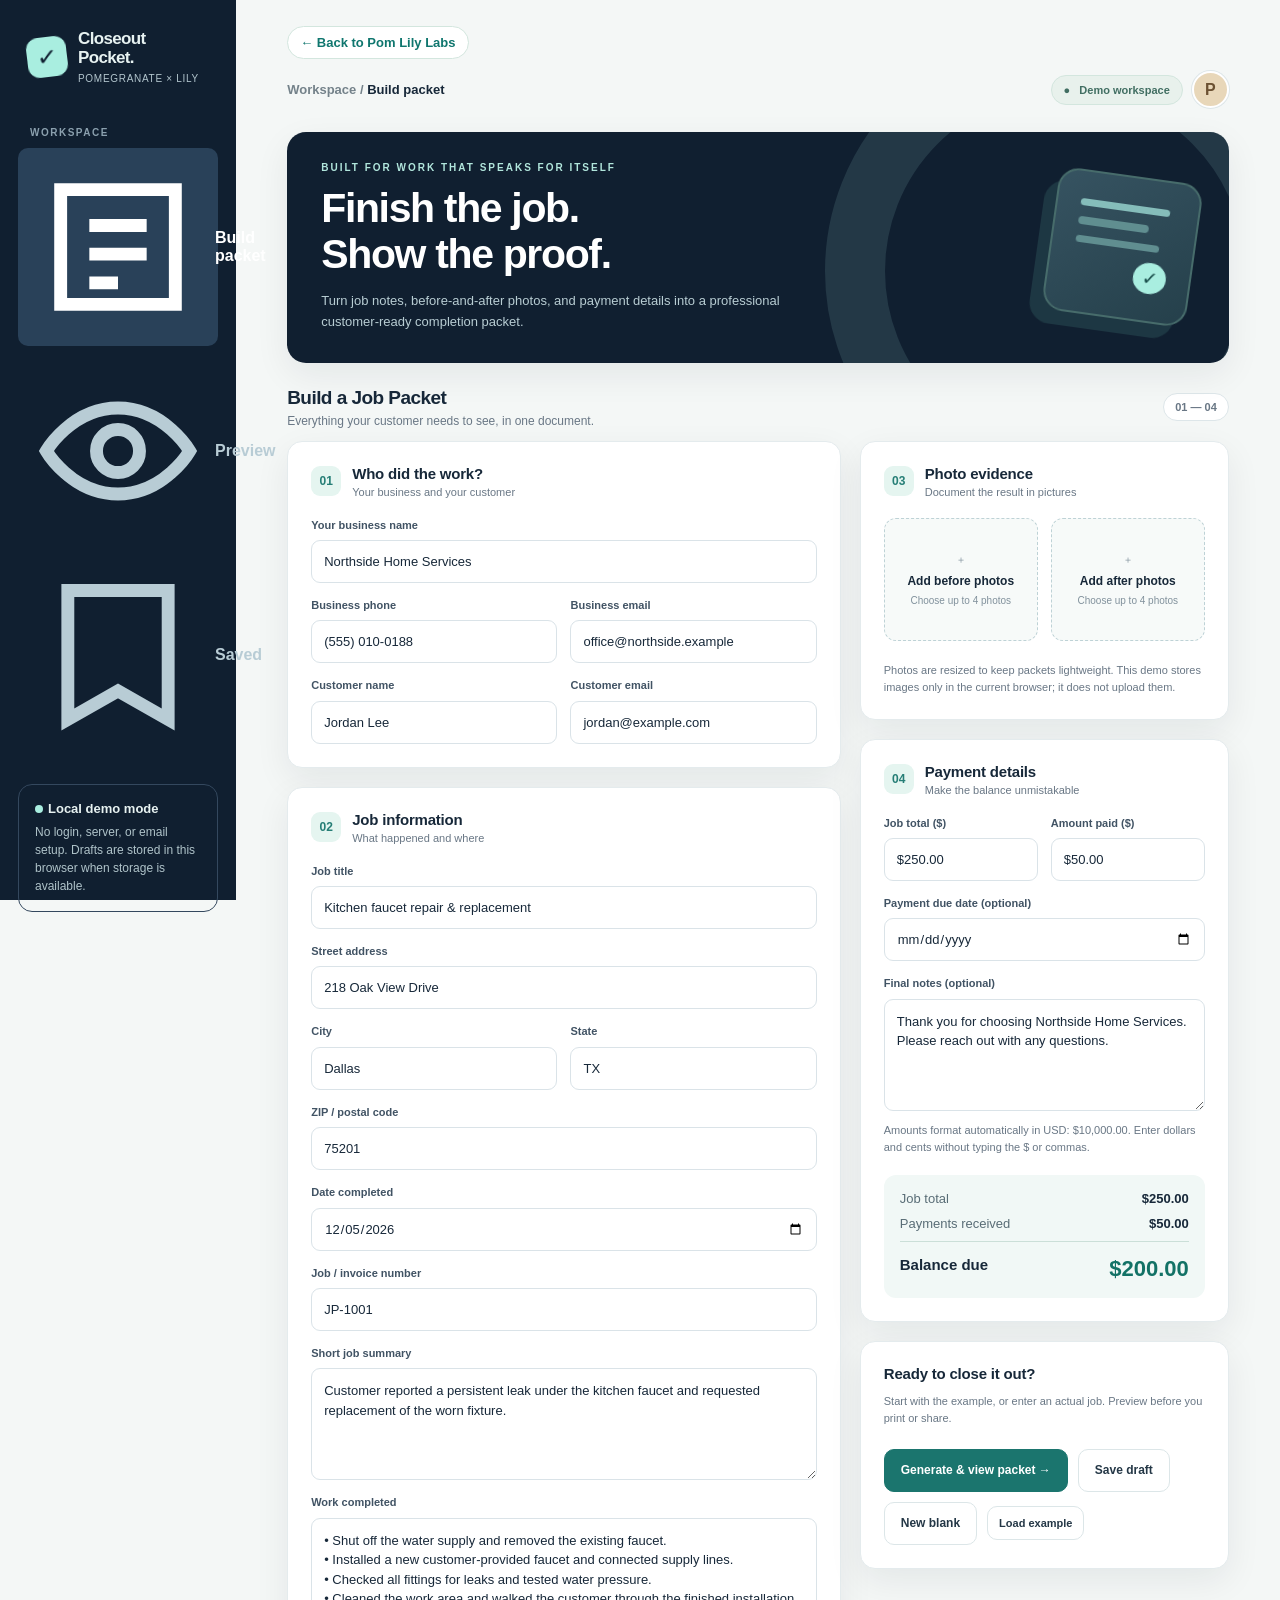
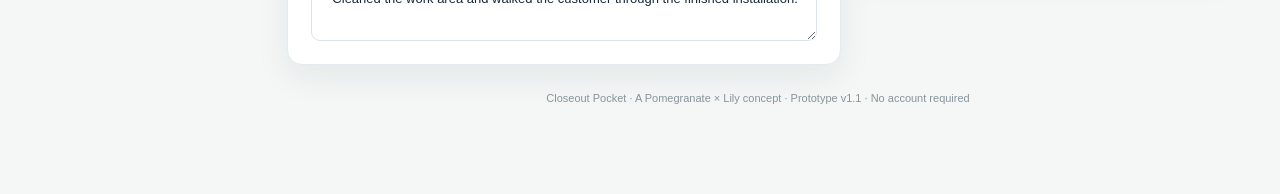
==== commit 2799151b: "Add Back to Pom Lily Labs button to the Packet Lily demo" ====
--- a/packet-lily-demo.html
+++ b/packet-lily-demo.html
@@ -8,7 +8,9 @@
 <meta name="description" content="Create professional completion packets with customer details, before-and-after photos, and clear USD balances. Browser-local prototype.">
 <style>
 :root{color-scheme:light;--navy:#101f30;--navy2:#1b3048;--mint:#a9eee0;--teal:#267e76;--gold:#f8c779;--ink:#172839;--muted:#697785;--line:#dde6e9;--bg:#f4f7f6;--card:#fff;--shadow:0 12px 35px rgba(16,31,48,.07);font-family:Inter,-apple-system,BlinkMacSystemFont,"Segoe UI",sans-serif;font-synthesis:none}
-*{box-sizing:border-box}body{margin:0;background:var(--bg);color:var(--ink)}button,input,textarea{font:inherit}button{cursor:pointer}button:focus-visible,input:focus-visible,textarea:focus-visible{outline:3px solid rgba(31,131,122,.42);outline-offset:2px}button:disabled{cursor:not-allowed;opacity:.55}a{color:inherit}.app{min-height:100vh;display:grid;grid-template-columns:236px minmax(0,1fr)}.sidebar{background:var(--navy);color:#e7f2f1;padding:27px 18px;display:flex;flex-direction:column;gap:30px;min-height:100vh;position:sticky;top:0;height:100vh}.brand{display:flex;gap:11px;align-items:center;padding:3px 9px}.brand-mark{width:40px;height:40px;display:grid;place-items:center;border-radius:12px;background:var(--mint);color:var(--navy);font-size:24px;font-weight:900;transform:rotate(-7deg)}.brand-mark b{transform:rotate(7deg)}.brand-name{font-weight:820;letter-spacing:-.65px;line-height:1.11;font-size:17px}.brand-sub{font-size:10px;color:#b2c5cd;margin-top:5px;letter-spacing:.7px;text-transform:uppercase}.side-title{font-size:10px;text-transform:uppercase;color:#8ba0ae;font-weight:800;letter-spacing:1.5px;margin:10px 12px}.nav{display:flex;flex-direction:column;gap:6px}.nav button{color:#b8ccd5;border:0;background:transparent;text-align:left;padding:13px 14px;border-radius:10px;display:flex;gap:11px;align-items:center;font-weight:660;width:100%}.nav button svg{flex-shrink:0}.nav button.active{background:#294159;color:white}.nav button:hover{background:#253d54}.sidebar-bottom{margin-top:auto;border:1px solid #34485e;border-radius:14px;padding:16px}.sidebar-bottom strong{display:block;font-size:13px}.sidebar-bottom p{line-height:1.5;font-size:12px;color:#afc3c9;margin:7px 0 0}.status-dot{display:inline-block;width:8px;height:8px;background:#a9eee0;border-radius:50%;margin-right:5px}.main{min-width:0;padding:26px clamp(18px,4vw,60px) 90px;max-width:1450px;width:100%;margin:auto}.topbar{display:flex;justify-content:space-between;align-items:center;gap:15px;margin-bottom:24px}.crumb{color:#74828a;font-size:13px;font-weight:750}.crumb strong{color:var(--ink)}.top-actions{display:flex;gap:9px;align-items:center}.tiny-pill{background:#e8f1ec;border:1px solid #d3e6de;border-radius:100px;color:#416e62;padding:8px 12px;font-size:11px;font-weight:750}.avatar{width:37px;height:37px;background:#e8d7b9;border:2px solid white;box-shadow:0 0 0 1px var(--line);display:grid;place-items:center;border-radius:50%;font-weight:850;color:#6b5132}.hero{position:relative;overflow:hidden;background:var(--navy);border-radius:19px;padding:30px 34px;display:flex;align-items:center;justify-content:space-between;min-height:213px;color:white;box-shadow:var(--shadow);margin-bottom:24px}.hero:after{content:"";position:absolute;right:-76px;bottom:-148px;width:360px;height:360px;border:60px solid rgba(169,238,224,.12);border-radius:50%}.hero .overline{text-transform:uppercase;letter-spacing:2px;font-size:10px;font-weight:800;color:#b1e6dc}.hero h1{font-size:clamp(28px,3.4vw,41px);line-height:1.13;letter-spacing:-1.35px;margin:12px 0 12px;max-width:570px}.hero p{max-width:480px;color:#b8cdd3;font-size:13px;line-height:1.65;margin:0}.hero-art{position:relative;z-index:1;width:145px;min-width:145px;height:144px;border:2px solid #476c6b;border-radius:21px;background:linear-gradient(145deg,#365361,#25404b);transform:rotate(8deg);display:flex;flex-direction:column;gap:11px;padding:27px 23px;box-shadow:-12px 14px rgba(118,214,195,.13)}.hero-art span{display:block;width:95%;height:8px;border-radius:12px;background:#85bdba}.hero-art span:nth-child(2){width:75%;background:#608e90}.hero-art span:nth-child(3){width:88%;background:#608e90}.hero-art b{border-radius:50%;background:var(--mint);color:#164a47;width:33px;height:33px;display:grid;place-items:center;font-size:19px;margin-left:auto}.section-title{display:flex;align-items:center;justify-content:space-between;gap:12px;margin:24px 0 13px}.section-title h2{margin:0;font-size:19px;letter-spacing:-.55px}.section-title p{margin:5px 0 0;color:var(--muted);font-size:12px}.mini-tag{border:1px solid var(--line);background:white;border-radius:50px;padding:7px 11px;color:var(--muted);font-size:11px;font-weight:700;white-space:nowrap}.grid{display:grid;grid-template-columns:minmax(0,1.2fr) minmax(285px,.8fr);gap:19px;align-items:start}.stack{display:grid;gap:19px}.card{background:var(--card);border:1px solid #e4ebed;border-radius:15px;padding:23px;box-shadow:var(--shadow)}.card-head{display:flex;gap:11px;align-items:center;margin-bottom:20px}.card-num{width:30px;height:30px;border-radius:9px;display:grid;place-items:center;background:#e5f5f0;color:var(--teal);font-weight:850;font-size:12px}.card h3{margin:0;font-size:15px;letter-spacing:-.2px}.card-head p{margin:4px 0 0;font-size:11px;color:var(--muted)}.field-grid{display:grid;grid-template-columns:1fr 1fr;gap:15px 13px}.field{display:flex;flex-direction:column;gap:7px;min-width:0}.field.span{grid-column:1/-1}.field label{font-size:11px;font-weight:780;color:#415364}.field input,.field textarea{border:1px solid #dae3e8;border-radius:9px;background:#fff;padding:12px 12px;width:100%;color:var(--ink);font-size:13px;min-height:43px}.field input::placeholder,.field textarea::placeholder{color:#a5aeb7}.field textarea{resize:vertical;min-height:112px;line-height:1.5}.field small{font-size:10px;color:var(--muted);line-height:1.4}.summary-strip{padding:16px;border-radius:12px;background:#f1f8f6;display:grid;gap:10px;margin-top:19px}.sum-row{display:flex;justify-content:space-between;gap:10px;font-size:13px;color:#596d76}.sum-row strong{color:var(--ink)}.sum-row.total{border-top:1px solid #cbdfd8;padding-top:14px;font-size:15px;font-weight:800;color:var(--ink)}.sum-row.total strong{color:#137266;font-size:22px}.photo-grid{display:grid;grid-template-columns:1fr 1fr;gap:13px}.upload-area{border:1.5px dashed #bed2d6;background:#f7faf9;border-radius:12px;min-height:123px;display:flex;flex-direction:column;justify-content:center;align-items:center;padding:14px;text-align:center;gap:7px;cursor:pointer}.upload-area:hover{border-color:#2a8d84;background:#eff8f5}.upload-area strong{font-size:12px}.upload-area span{font-size:10px;color:#81919c}.upload-icon{font-size:24px;color:var(--teal);font-weight:300}.thumbs{display:flex;flex-wrap:wrap;gap:7px;margin-top:10px}.thumb{position:relative;width:66px;height:62px}.thumb img{width:100%;height:100%;object-fit:cover;border-radius:8px;border:1px solid var(--line)}.thumb button{position:absolute;right:-6px;top:-6px;background:#fff;border:1px solid #dae3e8;border-radius:50%;font-size:14px;width:23px;height:23px;line-height:17px;padding:0;box-shadow:0 2px 5px #aaa}.help{font-size:11px;color:var(--muted);line-height:1.55;margin:11px 0 0}.action-bar{display:flex;align-items:center;gap:10px;flex-wrap:wrap;margin-top:22px}.btn{border:1px solid #dce6e8;background:#fff;color:#243746;border-radius:10px;font-size:12px;font-weight:790;padding:13px 16px;display:inline-flex;align-items:center;justify-content:center;gap:8px;min-height:43px}.btn:hover{background:#f1f8f6}.btn.primary{background:#1b756e;border-color:#1b756e;color:white}.btn.primary:hover{background:#115b54}.btn.dark{background:var(--navy);border-color:var(--navy);color:white}.btn.danger{color:#af5151}.btn.small{min-height:34px;padding:9px 11px;font-size:11px}.screen{display:none}.screen.active{display:block}.bottomnav{display:none}.preview-toolbar{display:flex;align-items:center;justify-content:space-between;gap:14px;flex-wrap:wrap;margin:0 0 18px}.preview-toolbar h2{margin:0;font-size:20px}.preview-toolbar p{color:var(--muted);font-size:12px;margin:6px 0 0}.preview-actions{display:flex;flex-wrap:wrap;gap:8px}.report{background:white;max-width:830px;margin:auto;border:1px solid var(--line);box-shadow:0 14px 44px rgba(16,31,48,.08);border-radius:12px;overflow:hidden}.report-band{background:var(--navy);height:13px}.report-body{padding:40px clamp(20px,6vw,54px) 46px}.report-top{display:flex;justify-content:space-between;gap:25px;padding-bottom:30px;border-bottom:1px solid #e2e9ec}.r-brand{font-weight:850;font-size:18px;letter-spacing:-.4px;overflow-wrap:anywhere}.r-company{color:#6d808c;font-size:11px;line-height:1.65;margin-top:8px;overflow-wrap:anywhere}.r-label{font-size:10px;text-transform:uppercase;color:#697e88;letter-spacing:1.2px;font-weight:800;margin-bottom:7px}.r-title{font-size:26px;letter-spacing:-.8px;font-weight:860;color:var(--navy);line-height:1.1;margin-top:8px}.r-badge{border-radius:6px;background:#e4f4ef;color:#167669;font-size:11px;font-weight:810;display:inline-block;padding:7px 10px;margin-top:13px}.r-details{display:grid;grid-template-columns:1fr 1fr;gap:27px;padding:26px 0;border-bottom:1px solid #e2e9ec}.r-value{font-size:13px;font-weight:700;line-height:1.6;overflow-wrap:anywhere}.r-light{font-size:11px;color:#667681;line-height:1.6;overflow-wrap:anywhere}.r-section{margin-top:30px}.r-section h3{font-size:14px;letter-spacing:-.2px;margin:0 0 11px;color:var(--navy)}.r-section p{font-size:12px;line-height:1.8;color:#435767;white-space:pre-wrap;overflow-wrap:anywhere;margin:0}.r-finance{background:#f2f8f6;border-radius:12px;padding:22px 26px;margin-top:30px}.r-finance>div{display:flex;justify-content:space-between;gap:10px;font-size:12px;color:#516a73;margin-bottom:11px}.r-finance strong{color:#233d42}.r-finance .due{font-size:18px;color:#0d6d61;border-top:1px solid #d0e5df;padding-top:14px;margin:14px 0 0;font-weight:900}.r-finance .due strong{color:#0d6d61}.r-image-grid{display:grid;grid-template-columns:1fr 1fr;gap:15px}.r-image-cell{break-inside:avoid}.r-image-cell img{width:100%;height:180px;object-fit:cover;border-radius:8px;display:block}.r-image-cell span{display:block;font-size:10px;color:#788a96;margin-top:6px}.r-footer{border-top:1px solid #dce6e8;margin-top:35px;padding-top:15px;display:flex;justify-content:space-between;gap:15px;font-size:10px;color:#87949c}.empty{padding:55px 20px;border:1px dashed #cbdbdf;background:#fff;border-radius:15px;text-align:center}.empty strong{display:block;font-size:17px}.empty p{font-size:12px;color:var(--muted);line-height:1.6}.saved-list{display:grid;gap:13px}.saved-item{background:white;border:1px solid var(--line);padding:18px;border-radius:13px;display:flex;justify-content:space-between;align-items:center;gap:14px}.saved-item h3{font-size:14px;margin:0 0 5px}.saved-item p{font-size:12px;color:var(--muted);margin:0}.saved-item .actions{display:flex;flex-wrap:wrap;gap:7px}.toast{position:fixed;left:50%;bottom:30px;transform:translate(-50%,40px);background:var(--navy);color:white;padding:12px 18px;border-radius:10px;font-size:12px;font-weight:700;z-index:20;opacity:0;pointer-events:none;transition:opacity .2s,transform .2s;box-shadow:0 6px 25px #06172455;max-width:90vw;text-align:center}.toast.show{opacity:1;transform:translate(-50%,0)}.copyright{font-size:11px;text-align:center;color:#87949a;margin:27px 0 0}
+*{box-sizing:border-box}body{margin:0;background:var(--bg);color:var(--ink)}button,input,textarea{font:inherit}button{cursor:pointer}button:focus-visible,input:focus-visible,textarea:focus-visible{outline:3px solid rgba(31,131,122,.42);outline-offset:2px}button:disabled{cursor:not-allowed;opacity:.55}a{color:inherit}.app{min-height:100vh;display:grid;grid-template-columns:236px minmax(0,1fr)}.sidebar{background:var(--navy);color:#e7f2f1;padding:27px 18px;display:flex;flex-direction:column;gap:30px;min-height:100vh;position:sticky;top:0;height:100vh}.brand{display:flex;gap:11px;align-items:center;padding:3px 9px}.brand-mark{width:40px;height:40px;display:grid;place-items:center;border-radius:12px;background:var(--mint);color:var(--navy);font-size:24px;font-weight:900;transform:rotate(-7deg)}.brand-mark b{transform:rotate(7deg)}.brand-name{font-weight:820;letter-spacing:-.65px;line-height:1.11;font-size:17px}.brand-sub{font-size:10px;color:#b2c5cd;margin-top:5px;letter-spacing:.7px;text-transform:uppercase}.side-title{font-size:10px;text-transform:uppercase;color:#8ba0ae;font-weight:800;letter-spacing:1.5px;margin:10px 12px}.nav{display:flex;flex-direction:column;gap:6px}.nav button{color:#b8ccd5;border:0;background:transparent;text-align:left;padding:13px 14px;border-radius:10px;display:flex;gap:11px;align-items:center;font-weight:660;width:100%}.nav button svg{flex-shrink:0}.nav button.active{background:#294159;color:white}.nav button:hover{background:#253d54}.sidebar-bottom{margin-top:auto;border:1px solid #34485e;border-radius:14px;padding:16px}.sidebar-bottom strong{display:block;font-size:13px}.sidebar-bottom p{line-height:1.5;font-size:12px;color:#afc3c9;margin:7px 0 0}.status-dot{display:inline-block;width:8px;height:8px;background:#a9eee0;border-radius:50%;margin-right:5px}.main{min-width:0;padding:26px clamp(18px,4vw,60px) 90px;max-width:1450px;width:100%;margin:auto}.topbar{display:flex;justify-content:space-between;align-items:center;gap:15px;margin-bottom:24px}
+ .back-bar{display:inline-flex;align-items:center;gap:6px;color:#0f766e;text-decoration:none;font-size:13px;font-weight:750;padding:8px 12px;border:1px solid #d3e6de;border-radius:100px;background:#fff;margin-bottom:12px;white-space:nowrap}
+ .back-bar:hover{background:#e8f1ec}.crumb{color:#74828a;font-size:13px;font-weight:750}.crumb strong{color:var(--ink)}.top-actions{display:flex;gap:9px;align-items:center}.tiny-pill{background:#e8f1ec;border:1px solid #d3e6de;border-radius:100px;color:#416e62;padding:8px 12px;font-size:11px;font-weight:750}.avatar{width:37px;height:37px;background:#e8d7b9;border:2px solid white;box-shadow:0 0 0 1px var(--line);display:grid;place-items:center;border-radius:50%;font-weight:850;color:#6b5132}.hero{position:relative;overflow:hidden;background:var(--navy);border-radius:19px;padding:30px 34px;display:flex;align-items:center;justify-content:space-between;min-height:213px;color:white;box-shadow:var(--shadow);margin-bottom:24px}.hero:after{content:"";position:absolute;right:-76px;bottom:-148px;width:360px;height:360px;border:60px solid rgba(169,238,224,.12);border-radius:50%}.hero .overline{text-transform:uppercase;letter-spacing:2px;font-size:10px;font-weight:800;color:#b1e6dc}.hero h1{font-size:clamp(28px,3.4vw,41px);line-height:1.13;letter-spacing:-1.35px;margin:12px 0 12px;max-width:570px}.hero p{max-width:480px;color:#b8cdd3;font-size:13px;line-height:1.65;margin:0}.hero-art{position:relative;z-index:1;width:145px;min-width:145px;height:144px;border:2px solid #476c6b;border-radius:21px;background:linear-gradient(145deg,#365361,#25404b);transform:rotate(8deg);display:flex;flex-direction:column;gap:11px;padding:27px 23px;box-shadow:-12px 14px rgba(118,214,195,.13)}.hero-art span{display:block;width:95%;height:8px;border-radius:12px;background:#85bdba}.hero-art span:nth-child(2){width:75%;background:#608e90}.hero-art span:nth-child(3){width:88%;background:#608e90}.hero-art b{border-radius:50%;background:var(--mint);color:#164a47;width:33px;height:33px;display:grid;place-items:center;font-size:19px;margin-left:auto}.section-title{display:flex;align-items:center;justify-content:space-between;gap:12px;margin:24px 0 13px}.section-title h2{margin:0;font-size:19px;letter-spacing:-.55px}.section-title p{margin:5px 0 0;color:var(--muted);font-size:12px}.mini-tag{border:1px solid var(--line);background:white;border-radius:50px;padding:7px 11px;color:var(--muted);font-size:11px;font-weight:700;white-space:nowrap}.grid{display:grid;grid-template-columns:minmax(0,1.2fr) minmax(285px,.8fr);gap:19px;align-items:start}.stack{display:grid;gap:19px}.card{background:var(--card);border:1px solid #e4ebed;border-radius:15px;padding:23px;box-shadow:var(--shadow)}.card-head{display:flex;gap:11px;align-items:center;margin-bottom:20px}.card-num{width:30px;height:30px;border-radius:9px;display:grid;place-items:center;background:#e5f5f0;color:var(--teal);font-weight:850;font-size:12px}.card h3{margin:0;font-size:15px;letter-spacing:-.2px}.card-head p{margin:4px 0 0;font-size:11px;color:var(--muted)}.field-grid{display:grid;grid-template-columns:1fr 1fr;gap:15px 13px}.field{display:flex;flex-direction:column;gap:7px;min-width:0}.field.span{grid-column:1/-1}.field label{font-size:11px;font-weight:780;color:#415364}.field input,.field textarea{border:1px solid #dae3e8;border-radius:9px;background:#fff;padding:12px 12px;width:100%;color:var(--ink);font-size:13px;min-height:43px}.field input::placeholder,.field textarea::placeholder{color:#a5aeb7}.field textarea{resize:vertical;min-height:112px;line-height:1.5}.field small{font-size:10px;color:var(--muted);line-height:1.4}.summary-strip{padding:16px;border-radius:12px;background:#f1f8f6;display:grid;gap:10px;margin-top:19px}.sum-row{display:flex;justify-content:space-between;gap:10px;font-size:13px;color:#596d76}.sum-row strong{color:var(--ink)}.sum-row.total{border-top:1px solid #cbdfd8;padding-top:14px;font-size:15px;font-weight:800;color:var(--ink)}.sum-row.total strong{color:#137266;font-size:22px}.photo-grid{display:grid;grid-template-columns:1fr 1fr;gap:13px}.upload-area{border:1.5px dashed #bed2d6;background:#f7faf9;border-radius:12px;min-height:123px;display:flex;flex-direction:column;justify-content:center;align-items:center;padding:14px;text-align:center;gap:7px;cursor:pointer}.upload-area:hover{border-color:#2a8d84;background:#eff8f5}.upload-area strong{font-size:12px}.upload-area span{font-size:10px;color:#81919c}.upload-icon{font-size:24px;color:var(--teal);font-weight:300}.thumbs{display:flex;flex-wrap:wrap;gap:7px;margin-top:10px}.thumb{position:relative;width:66px;height:62px}.thumb img{width:100%;height:100%;object-fit:cover;border-radius:8px;border:1px solid var(--line)}.thumb button{position:absolute;right:-6px;top:-6px;background:#fff;border:1px solid #dae3e8;border-radius:50%;font-size:14px;width:23px;height:23px;line-height:17px;padding:0;box-shadow:0 2px 5px #aaa}.help{font-size:11px;color:var(--muted);line-height:1.55;margin:11px 0 0}.action-bar{display:flex;align-items:center;gap:10px;flex-wrap:wrap;margin-top:22px}.btn{border:1px solid #dce6e8;background:#fff;color:#243746;border-radius:10px;font-size:12px;font-weight:790;padding:13px 16px;display:inline-flex;align-items:center;justify-content:center;gap:8px;min-height:43px}.btn:hover{background:#f1f8f6}.btn.primary{background:#1b756e;border-color:#1b756e;color:white}.btn.primary:hover{background:#115b54}.btn.dark{background:var(--navy);border-color:var(--navy);color:white}.btn.danger{color:#af5151}.btn.small{min-height:34px;padding:9px 11px;font-size:11px}.screen{display:none}.screen.active{display:block}.bottomnav{display:none}.preview-toolbar{display:flex;align-items:center;justify-content:space-between;gap:14px;flex-wrap:wrap;margin:0 0 18px}.preview-toolbar h2{margin:0;font-size:20px}.preview-toolbar p{color:var(--muted);font-size:12px;margin:6px 0 0}.preview-actions{display:flex;flex-wrap:wrap;gap:8px}.report{background:white;max-width:830px;margin:auto;border:1px solid var(--line);box-shadow:0 14px 44px rgba(16,31,48,.08);border-radius:12px;overflow:hidden}.report-band{background:var(--navy);height:13px}.report-body{padding:40px clamp(20px,6vw,54px) 46px}.report-top{display:flex;justify-content:space-between;gap:25px;padding-bottom:30px;border-bottom:1px solid #e2e9ec}.r-brand{font-weight:850;font-size:18px;letter-spacing:-.4px;overflow-wrap:anywhere}.r-company{color:#6d808c;font-size:11px;line-height:1.65;margin-top:8px;overflow-wrap:anywhere}.r-label{font-size:10px;text-transform:uppercase;color:#697e88;letter-spacing:1.2px;font-weight:800;margin-bottom:7px}.r-title{font-size:26px;letter-spacing:-.8px;font-weight:860;color:var(--navy);line-height:1.1;margin-top:8px}.r-badge{border-radius:6px;background:#e4f4ef;color:#167669;font-size:11px;font-weight:810;display:inline-block;padding:7px 10px;margin-top:13px}.r-details{display:grid;grid-template-columns:1fr 1fr;gap:27px;padding:26px 0;border-bottom:1px solid #e2e9ec}.r-value{font-size:13px;font-weight:700;line-height:1.6;overflow-wrap:anywhere}.r-light{font-size:11px;color:#667681;line-height:1.6;overflow-wrap:anywhere}.r-section{margin-top:30px}.r-section h3{font-size:14px;letter-spacing:-.2px;margin:0 0 11px;color:var(--navy)}.r-section p{font-size:12px;line-height:1.8;color:#435767;white-space:pre-wrap;overflow-wrap:anywhere;margin:0}.r-finance{background:#f2f8f6;border-radius:12px;padding:22px 26px;margin-top:30px}.r-finance>div{display:flex;justify-content:space-between;gap:10px;font-size:12px;color:#516a73;margin-bottom:11px}.r-finance strong{color:#233d42}.r-finance .due{font-size:18px;color:#0d6d61;border-top:1px solid #d0e5df;padding-top:14px;margin:14px 0 0;font-weight:900}.r-finance .due strong{color:#0d6d61}.r-image-grid{display:grid;grid-template-columns:1fr 1fr;gap:15px}.r-image-cell{break-inside:avoid}.r-image-cell img{width:100%;height:180px;object-fit:cover;border-radius:8px;display:block}.r-image-cell span{display:block;font-size:10px;color:#788a96;margin-top:6px}.r-footer{border-top:1px solid #dce6e8;margin-top:35px;padding-top:15px;display:flex;justify-content:space-between;gap:15px;font-size:10px;color:#87949c}.empty{padding:55px 20px;border:1px dashed #cbdbdf;background:#fff;border-radius:15px;text-align:center}.empty strong{display:block;font-size:17px}.empty p{font-size:12px;color:var(--muted);line-height:1.6}.saved-list{display:grid;gap:13px}.saved-item{background:white;border:1px solid var(--line);padding:18px;border-radius:13px;display:flex;justify-content:space-between;align-items:center;gap:14px}.saved-item h3{font-size:14px;margin:0 0 5px}.saved-item p{font-size:12px;color:var(--muted);margin:0}.saved-item .actions{display:flex;flex-wrap:wrap;gap:7px}.toast{position:fixed;left:50%;bottom:30px;transform:translate(-50%,40px);background:var(--navy);color:white;padding:12px 18px;border-radius:10px;font-size:12px;font-weight:700;z-index:20;opacity:0;pointer-events:none;transition:opacity .2s,transform .2s;box-shadow:0 6px 25px #06172455;max-width:90vw;text-align:center}.toast.show{opacity:1;transform:translate(-50%,0)}.copyright{font-size:11px;text-align:center;color:#87949a;margin:27px 0 0}
 @media(max-width:1110px){.grid{grid-template-columns:1fr}.main{max-width:860px}.photo-grid{grid-template-columns:1fr 1fr}}
 @media(max-width:680px){.app{display:block}.sidebar{display:none}.main{padding:18px 15px 105px}.topbar{margin-bottom:16px}.hero{padding:23px 22px;min-height:184px;margin-bottom:16px}.hero h1{font-size:29px;max-width:310px}.hero p{font-size:12px;max-width:320px}.hero-art{display:none}.card{padding:18px}.field-grid{gap:13px 10px}.field input,.field textarea{font-size:16px}.section-title{margin:20px 0 12px}.bottomnav{position:fixed;bottom:0;left:0;right:0;display:flex;align-items:center;justify-content:space-around;background:white;border-top:1px solid var(--line);padding:7px 6px calc(7px + env(safe-area-inset-bottom));box-shadow:0 -5px 17px rgba(13,37,49,.05);z-index:12}.bottomnav button{width:32%;display:flex;gap:5px;align-items:center;justify-content:center;flex-direction:column;background:transparent;border:0;color:#82929c;font-weight:700;font-size:10px;border-radius:8px;padding:7px}.bottomnav button.active{color:#1c8177;background:#eff7f4}.bottomnav svg{width:20px;height:20px}.toast{bottom:88px}.report-body{padding:24px 20px 32px}.report-top{gap:14px}.r-title{font-size:20px}.r-brand{font-size:15px}.r-image-cell img{height:130px}.saved-item{align-items:flex-start;flex-direction:column}.photo-grid{gap:8px}.upload-area{padding:11px;min-height:109px}}
 @media(max-width:355px){.field-grid,.photo-grid{grid-template-columns:1fr}.r-details{grid-template-columns:1fr}.top-actions .tiny-pill{display:none}}
@@ -20,7 +22,7 @@
 @media(max-width:680px){.field-grid{grid-template-columns:minmax(0,1fr)}.field-grid .field,.field-grid .field.span{grid-column:1/-1}.field-grid.payment-fields{grid-template-columns:repeat(2,minmax(0,1fr))}.payment-fields .field:not(.span){grid-column:auto}.payment-fields .field.span{grid-column:1/-1}}
 @media(max-width:390px){.field-grid.payment-fields{grid-template-columns:minmax(0,1fr)}.payment-fields .field:not(.span){grid-column:1/-1}}
 @media(max-width:680px){.r-details{grid-template-columns:1fr;gap:18px}}
-@media print{*{-webkit-print-color-adjust:exact!important;print-color-adjust:exact!important}body{background:white}.sidebar,.topbar,.hero,.section-title,.grid,.action-bar,.preview-toolbar,.bottomnav,.toast,.copyright,#screen-saved{display:none!important}.main{display:block!important;padding:0!important;margin:0!important;max-width:none!important}.screen{display:none!important}#screen-preview{display:block!important}.report{border:0;box-shadow:none;max-width:none;border-radius:0}.report-body{padding:32px 36px 20px}.r-image-cell img{max-height:165px}.report-band{height:8px}@page{size:A4;margin:0.35in}}
+@media print{*{-webkit-print-color-adjust:exact!important;print-color-adjust:exact!important}body{background:white}.sidebar,.topbar,.back-bar,.hero,.section-title,.grid,.action-bar,.preview-toolbar,.bottomnav,.toast,.copyright,#screen-saved{display:none!important}.main{display:block!important;padding:0!important;margin:0!important;max-width:none!important}.screen{display:none!important}#screen-preview{display:block!important}.report{border:0;box-shadow:none;max-width:none;border-radius:0}.report-body{padding:32px 36px 20px}.r-image-cell img{max-height:165px}.report-band{height:8px}@page{size:A4;margin:0.35in}}
 
 /* Successful packet generation is unmistakable, even in embedded web views. */
 .generation-banner{display:flex;align-items:flex-start;gap:13px;flex-wrap:wrap;border:2px solid #c5dfd9;background:linear-gradient(125deg,#effaf6,#fff);border-radius:15px;padding:20px 21px;margin:0 0 24px;box-shadow:0 6px 18px #123e3812}
@@ -58,7 +60,7 @@
 <body>
 <div class="app">
 <aside class="sidebar" aria-label="Main navigation"><div class="brand"><span class="brand-mark"><b>✓</b></span><div><div class="brand-name">Closeout<br>Pocket.</div><div class="brand-sub">Pomegranate × Lily</div></div></div><div><div class="side-title">Workspace</div><nav class="nav" id="sideNav"></nav></div><div class="sidebar-bottom"><strong><span class="status-dot"></span>Local demo mode</strong><p>No login, server, or email setup. Drafts are stored in this browser when storage is available.</p></div></aside>
-<main class="main"><header class="topbar"><div class="crumb">Workspace <span aria-hidden="true"> / </span> <strong id="crumb">Build packet</strong></div><div class="top-actions"><span class="tiny-pill">● &nbsp; Demo workspace</span><span class="avatar" title="Pomegranate × Lily">P</span></div></header>
+<main class="main"><a class="back-bar" href="https://pomlilylabs.github.io/">← Back to Pom Lily Labs</a><header class="topbar"><div class="crumb">Workspace <span aria-hidden="true"> / </span> <strong id="crumb">Build packet</strong></div><div class="top-actions"><span class="tiny-pill">● &nbsp; Demo workspace</span><span class="avatar" title="Pomegranate × Lily">P</span></div></header>
 <section class="hero"><div><div class="overline">Built for work that speaks for itself</div><h1>Finish the job.<br>Show the proof.</h1><p>Turn job notes, before-and-after photos, and payment details into a professional customer-ready completion packet.</p></div><div class="hero-art" aria-hidden="true"><span></span><span></span><span></span><b>✓</b></div></section>
 <div id="screen-build" class="screen active">
 <div class="section-title"><div><h2>Build a Job Packet</h2><p>Everything your customer needs to see, in one document.</p></div><span class="mini-tag">01 — 04</span></div>
@@ -277,4 +279,4 @@
 })();
 </script>
 </body>
-</html>+</html>
